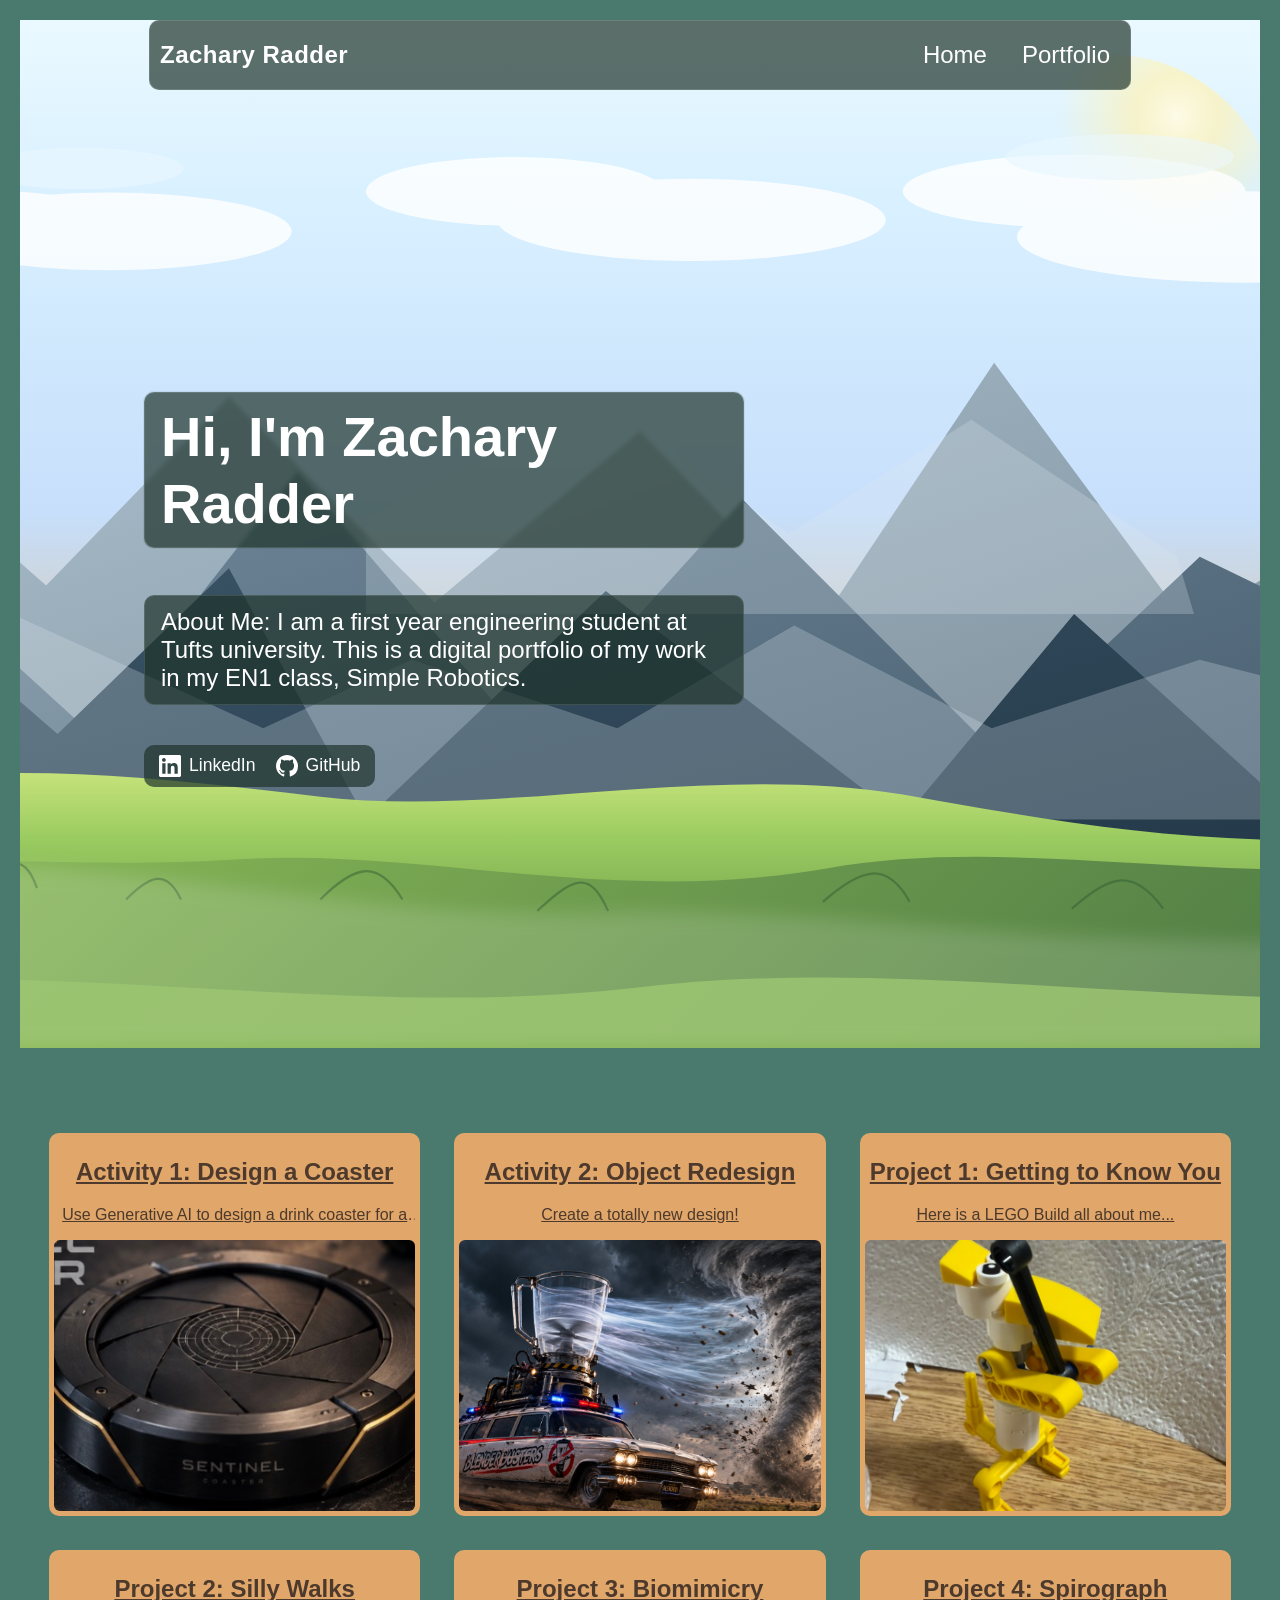
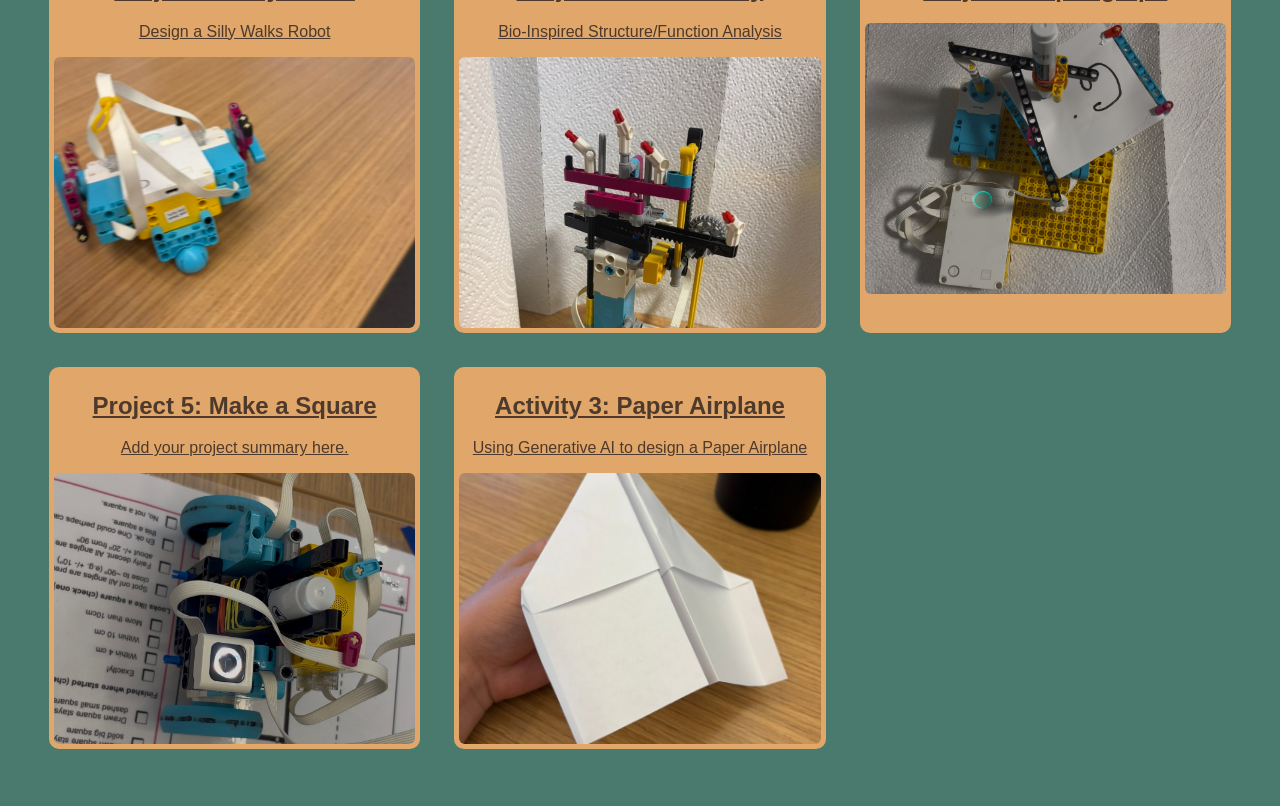
==== index.html @ 5c55e65e "Add initial HTML structure for Project 5 portfolio page" ====
<!DOCTYPE html>
<html lang="en">
<head>
    <title>Zachary Radder - Portfolio</title>

    <!-- Recommended meta tags -->
    <meta charset="UTF-8">
    <meta name="viewport" content="width=device-width,initial-scale=1.0">
    <meta name="description" content="Zachary Radder's engineering portfolio: activities and projects from an intro-to-engineering course.">

    <!-- Stylesheet (CSS) -->
    <link rel="stylesheet" href="./index.css">
</head>
<body>

    <!-- Header and Navigation Section -->
    <header class="header">
        <a class="name">Zachary Radder</a>
        <nav class="navbar">
            <a href="#">Home</a>
            <a href="#portfolio">Portfolio</a>
        </nav>
    </header>

    <!-- Introduction Section -->
    <section class="home" style="background:url('./images/header-landscape.svg') no-repeat; background-size: cover; background-position: center;">
        <div class="home-content">
            <h1>Hi, I'm Zachary Radder</h1>
            <p>About Me: I am a first year engineering student at Tufts university. This is a digital portfolio of my work in my EN1 class, Simple Robotics.</p>

            <!-- Replace these hrefs with your own LinkedIn/GitHub URLs -->
            <div class="socials">
                <a href="https://www.linkedin.com/in/your-username" target="_blank" rel="noopener" class="social-link">
                    <svg viewBox="0 0 24 24" aria-hidden="true"><path d="M20.447 20.452h-3.554v-5.569c0-1.328-.027-3.037-1.852-3.037-1.853 0-2.136 1.446-2.136 2.939v5.667H9.351V9h3.414v1.561h.046c.477-.9 1.637-1.85 3.37-1.85 3.601 0 4.267 2.37 4.267 5.455v6.286zM5.337 7.433c-1.144 0-2.063-.926-2.063-2.065 0-1.138.92-2.063 2.063-2.063 1.14 0 2.064.925 2.064 2.063 0 1.139-.925 2.065-2.064 2.065zm1.782 13.019H3.555V9h3.564v11.452zM22.225 0H1.771C.792 0 0 .774 0 1.729v20.542C0 23.227.792 24 1.771 24h20.451C23.2 24 24 23.227 24 22.271V1.729C24 .774 23.2 0 22.222 0h.003z"/></svg>
                    <span>LinkedIn</span>
                </a>
                <a href="https://github.com/zradder" target="_blank" rel="noopener" class="social-link">
                    <svg viewBox="0 0 24 24" aria-hidden="true"><path d="M12 0C5.37 0 0 5.37 0 12c0 5.31 3.435 9.795 8.205 11.385.6.105.825-.255.825-.57 0-.285-.015-1.23-.015-2.235-3.015.555-3.795-.735-4.035-1.41-.135-.345-.72-1.41-1.23-1.695-.42-.225-1.02-.78-.015-.795.945-.015 1.62.87 1.845 1.23 1.08 1.815 2.805 1.305 3.495.99.105-.78.42-1.305.765-1.605-2.67-.3-5.46-1.335-5.46-5.925 0-1.305.465-2.385 1.23-3.225-.12-.3-.54-1.53.12-3.18 0 0 1.005-.315 3.3 1.23.96-.27 1.98-.405 3-.405s2.04.135 3 .405c2.295-1.56 3.3-1.23 3.3-1.23.66 1.65.24 2.88.12 3.18.765.84 1.23 1.905 1.23 3.225 0 4.605-2.805 5.625-5.475 5.925.435.375.81 1.095.81 2.22 0 1.605-.015 2.895-.015 3.3 0 .315.225.69.825.57A12.02 12.02 0 0024 12c0-6.63-5.37-12-12-12z"/></svg>
                    <span>GitHub</span>
                </a>
            </div>
        </div>
    </section>

    <!-- Portfolio Section -->
    <a name="portfolio"></a>
    <section class="portfolio">

        <!-- PROJECT -->
        <article class="project-card">
            <a href="./activity01.html" class="project-link">
                <h2 class="project-title">Activity 1: Design a Coaster</h2>
                <p class="project-desc">Use Generative AI to design a drink coaster for a client.</p>
                <img src="images/Iron man coaster.jpeg" class="project-img">
            </a>
        </article>

        <!-- PROJECT -->
        <article class="project-card">
            <a href="./activity02.html" class="project-link">
                <h2 class="project-title">Activity 2: Object Redesign</h2>
                <p class="project-desc">Create a totally new design!</p>
                <img src="images/Blender Buster.png" class="project-img">
            </a>
        </article>

        <!-- PROJECT -->
        <article class="project-card">
            <a href="./project01.html" class="project-link">
                <h2 class="project-title">Project 1: Getting to Know You</h2>
                <p class="project-desc">Here is a LEGO Build all about me...</p>
                <img src="images/Dog with bat.jpeg" class="project-img">
            </a>
        </article>

        <!-- PROJECT -->
        <article class="project-card">
            <a href="./project02.html" class="project-link">
                <h2 class="project-title">Project 2: Silly Walks</h2>
                <p class="project-desc">Design a Silly Walks Robot</p>
                <img src="images/Silly Walk.jpeg" class="project-img">
            </a>
        </article>

        <!-- PROJECT -->
        <article class="project-card">
            <a href="./project03.html" class="project-link">
                <h2 class="project-title">Project 3: Biomimicry</h2>
                <p class="project-desc">Bio-Inspired Structure/Function Analysis</p>
                <img src="images/Biomimicry Pic.jpeg" class="project-img">
            </a>
        </article>

        <!-- PROJECT -->
        <article class="project-card">
            <a href="./project04.html" class="project-link">
                <h2 class="project-title">Project 4: Spirograph</h2>
                <img src="images/spirograph.png" class="project-img" alt="Spirograph pattern">
            </a>
        </article>

        <!-- PROJECT -->
        <article class="project-card">
            <a href="./project05.html" class="project-link">
                <h2 class="project-title">Project 5: Make a Square</h2>
                <p class="project-desc">Add your project summary here.</p>
                <img src="images/square.jpeg" class="project-img" alt="Project 5 square image">
            </a>
        </article>

        <!-- PROJECT -->
        <article class="project-card">
            <a href="./activity03.html" class="project-link">
                <h2 class="project-title">Activity 3: Paper Airplane</h2>
                <p class="project-desc">Using Generative AI to design a Paper Airplane</p>
                <img src="images/airplane.jpeg" class="project-img">
            </a>
        </article>

    </section>
    
</body>
</html>
---- index.css ----
@import url("./theme.css");

body {
    background-color: var(--color-primary);
    font-family: var(--font-body);
    margin: 20px;
}

/* **************************** */
/* Style for the header section */
/* **************************** */

.header {
    position: fixed;
    top: 20px;
    left: 50%;
    transform: translateX(-50%);
    width: 75%;
    background: rgba(30, 52, 44, 0.7);
    border: 1px solid rgba(255, 255, 255, 0.12);
    z-index: 1000;
    display: flex;
    flex-wrap: wrap;
    justify-content: space-between;
    align-items: center;
    padding: 10px;
    color: var(--color-text-on-dark);
    border-radius: var(--radius);
}

.header .name {
    text-align: left;
    font-size: 1.5em;
    font-weight: 700;
    letter-spacing: 0.02em;
}

.header .navbar {
    display: flex;
    gap: 15px;
    font-size: 1.5em;
}

.header .navbar a {
    text-decoration: none;
    color: var(--color-text-on-dark);
    padding: 10px;
}

/* ************************** */
/* Style for the home section */
/* ************************** */

.home {
    min-height: 100vh;
    display: flex;
    align-items: center;
    padding: 6rem 10% 2rem;
    color: var(--color-text-on-dark);
}

.home-content {
    max-width: 600px;
}

.home-content h1 {
    position: relative;
    font-size: 56px;
    font-weight: 700;
    line-height: 1.2;
    background: rgba(30, 52, 44, 0.7);
    border: 1px solid rgba(255, 255, 255, 0.12);
    box-shadow: 0 0 0 1px rgba(32, 53, 40, 0.08);
    backdrop-filter: blur(2px);
    padding: 10px 16px;
    border-radius: var(--radius);
}

.home-content p {
    position: relative;
    font-size: 1.5em;
    margin: 20px 0 40px;
    background: rgba(30, 52, 44, 0.7);
    border: 1px solid rgba(255, 255, 255, 0.12);
    padding: 12px 16px;
    border-radius: var(--radius);
}

.socials {
    position: relative;
    display: flex;
    gap: 20px;
    width: fit-content;
    background: var(--color-bg-overlay);
    padding: 10px 15px;
    border-radius: var(--radius);
}

.social-link {
    display: flex;
    align-items: center;
    gap: 8px;
    color: var(--color-text-on-dark);
    text-decoration: none;
    font-size: 1.1em;
}

.social-link:hover {
    color: var(--color-accent);
}

.social-link svg {
    width: 22px;
    height: 22px;
    fill: currentColor;
}

/* ************************************* */
/* Style for the project listing section */
/* ************************************* */

.portfolio {
    padding-block: 5rem 2rem;
    max-width: 100%;
    margin-inline: 1.5rem;

    display: grid;
    gap: 1.5rem;
    grid-template-columns: repeat(3, 1fr);
    justify-items: stretch;
}

.project-card {
    padding: 5px;
    margin: 5px;
    background-color: var(--color-accent);
    border-radius: var(--radius);
    text-align: center;
}

.project-link {
    color: var(--color-text-muted);
}

.project-title {
    font-size: 1.5em;
}

.project-desc {
    overflow: hidden;
    text-overflow: ellipsis;
    display: -webkit-box;
    -webkit-line-clamp: 1;
    -webkit-box-orient: vertical;
}

.project-img {
    display: block;
    width: 100%;
    aspect-ratio: 4 / 3;
    object-fit: cover;
    border-radius: calc(var(--radius) - 4px);
}

/* ***************************** */
/* Responsive: tablet and mobile */
/* ***************************** */

@media (max-width: 900px) {
    .portfolio {
        grid-template-columns: repeat(2, 1fr);
    }

    .home-content h1 {
        font-size: 40px;
    }
}

@media (max-width: 600px) {
    .header {
        width: 92%;
        flex-direction: column;
        justify-content: center;
        gap: 6px;
        text-align: center;
        padding: 8px;
    }

    .header .name {
        font-size: 1.1em;
    }

    .header .navbar {
        font-size: 1em;
        gap: 10px;
    }

    .home {
        padding: 7rem 6% 2rem;
    }

    .home-content h1 {
        font-size: 30px;
    }

    .home-content p {
        font-size: 1.1em;
    }

    .social-link {
        font-size: 1em;
    }

    .social-link svg {
        width: 18px;
        height: 18px;
    }

    .portfolio {
        grid-template-columns: 1fr;
        margin-inline: 0.5rem;
    }
}
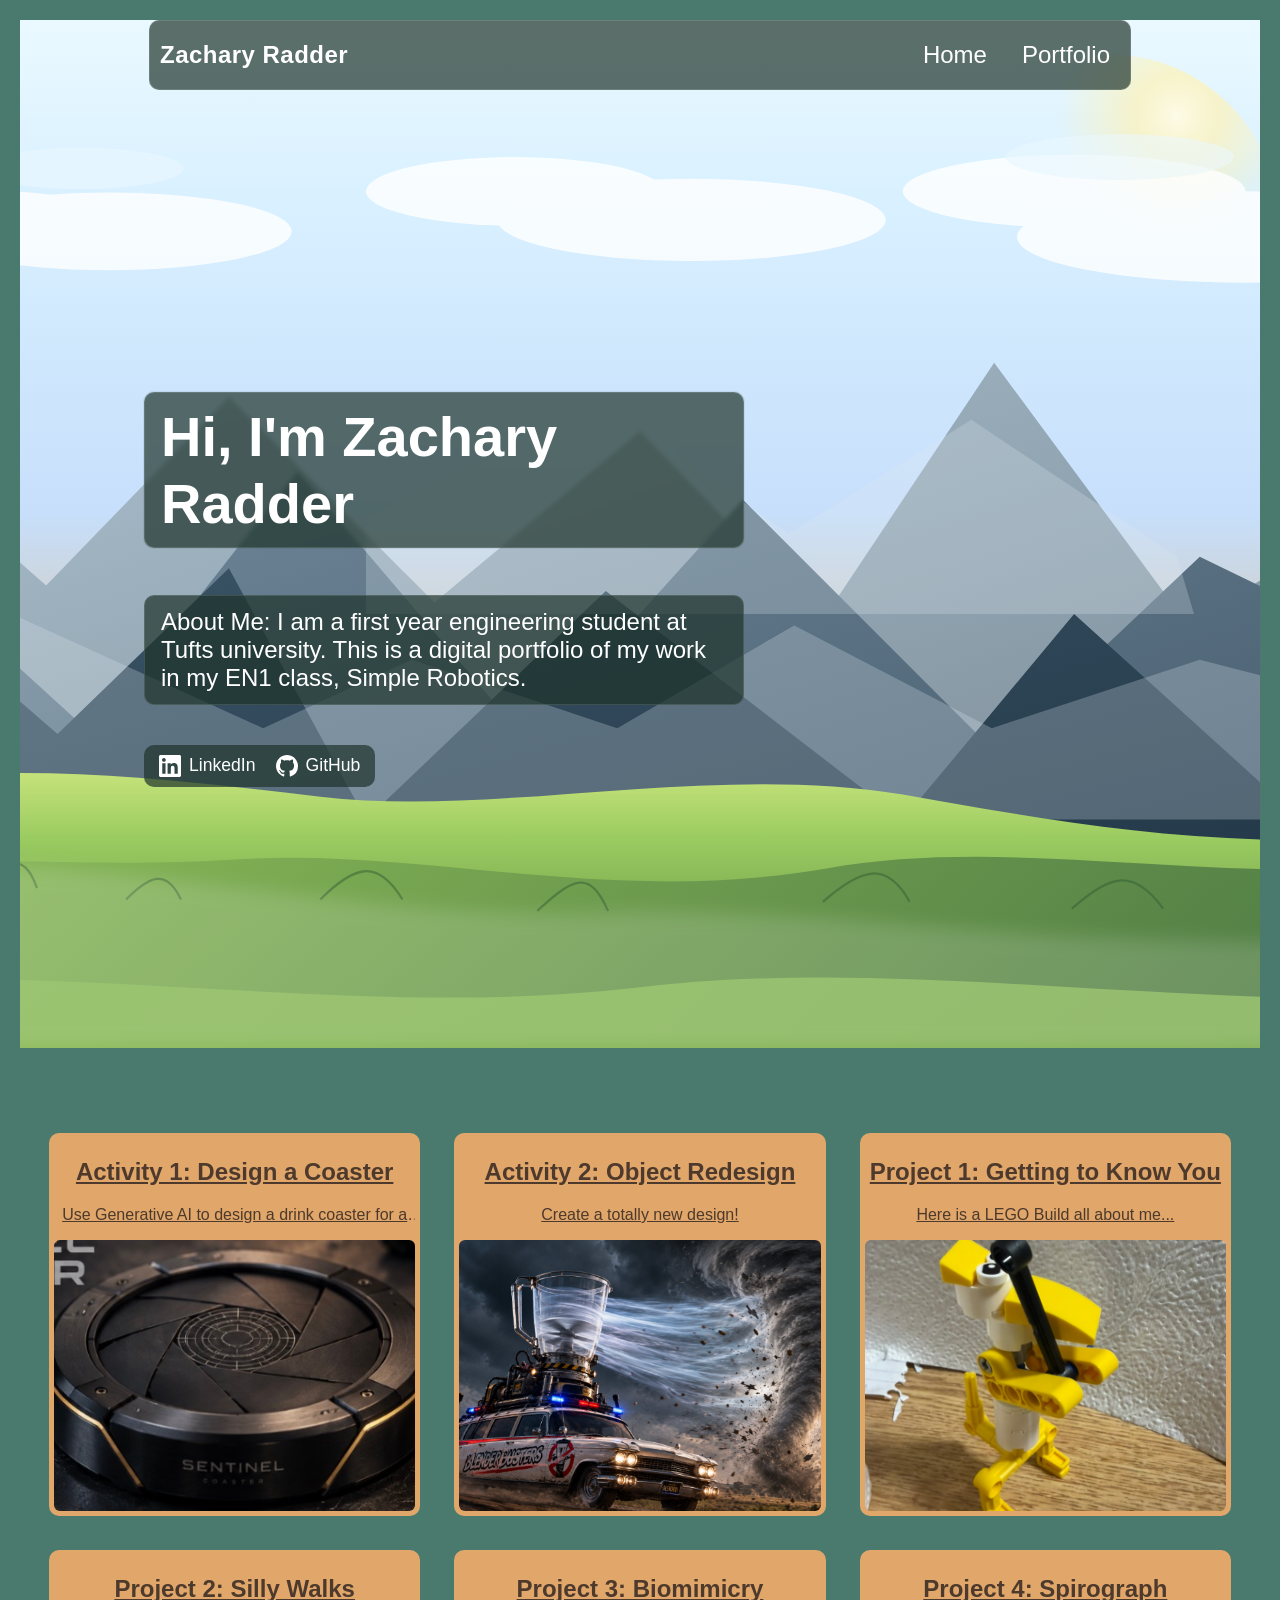
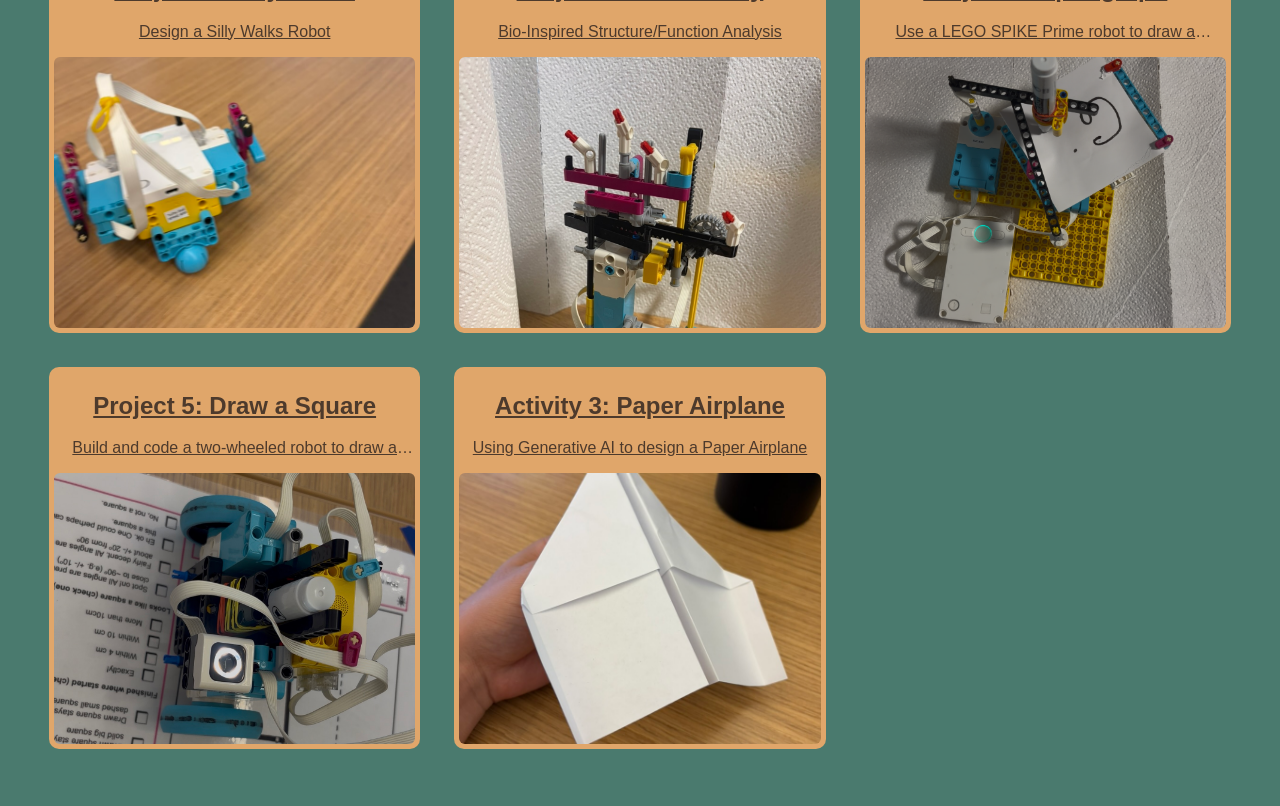
==== commit 4fdca3e7: "Update Project 4 and Project 5 descriptions in HTML" ====
--- a/index.html
+++ b/index.html
@@ -95,6 +95,7 @@
         <article class="project-card">
             <a href="./project04.html" class="project-link">
                 <h2 class="project-title">Project 4: Spirograph</h2>
+                <p class="project-desc">Use a LEGO SPIKE Prime robot to draw a spirograph.</p>
                 <img src="images/spirograph.png" class="project-img" alt="Spirograph pattern">
             </a>
         </article>
@@ -102,8 +103,8 @@
         <!-- PROJECT -->
         <article class="project-card">
             <a href="./project05.html" class="project-link">
-                <h2 class="project-title">Project 5: Make a Square</h2>
-                <p class="project-desc">Add your project summary here.</p>
+                <h2 class="project-title">Project 5: Draw a Square</h2>
+                <p class="project-desc">Build and code a two-wheeled robot to draw a square.</p>
                 <img src="images/square.jpeg" class="project-img" alt="Project 5 square image">
             </a>
         </article>
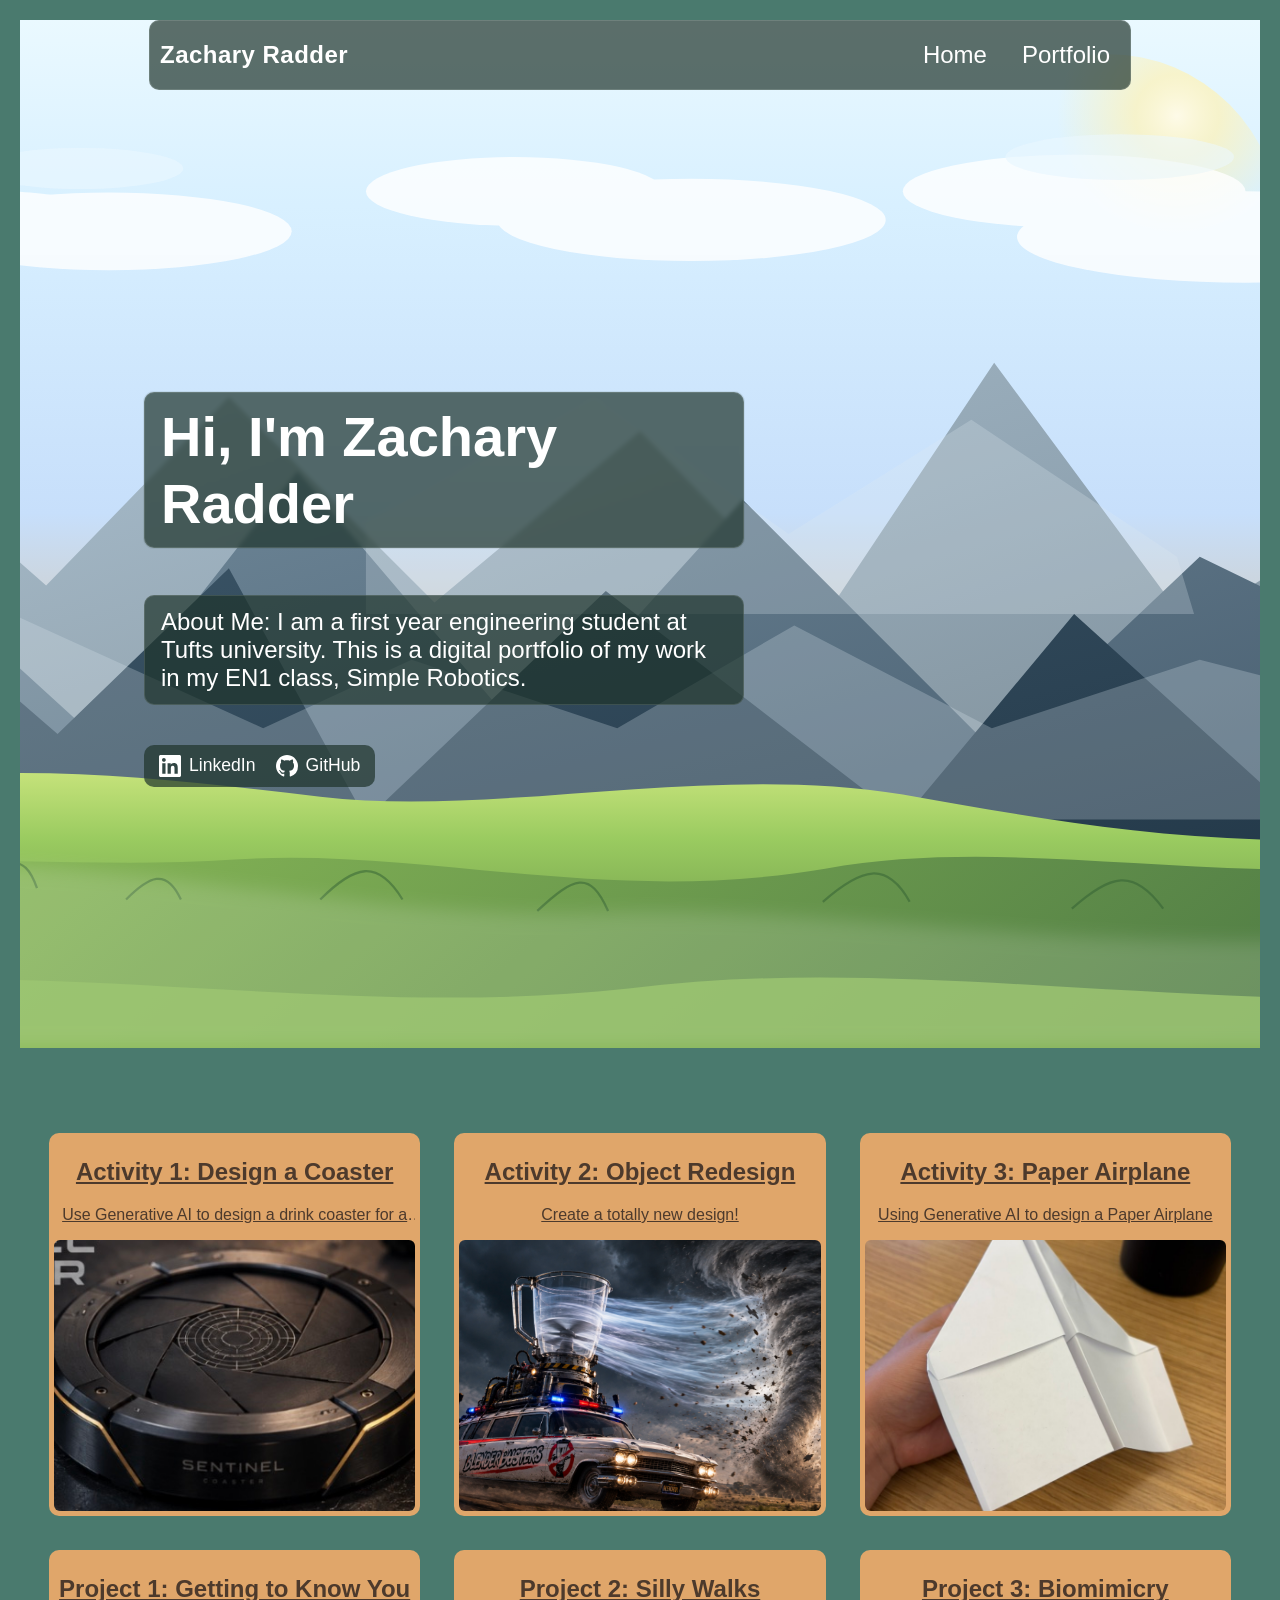
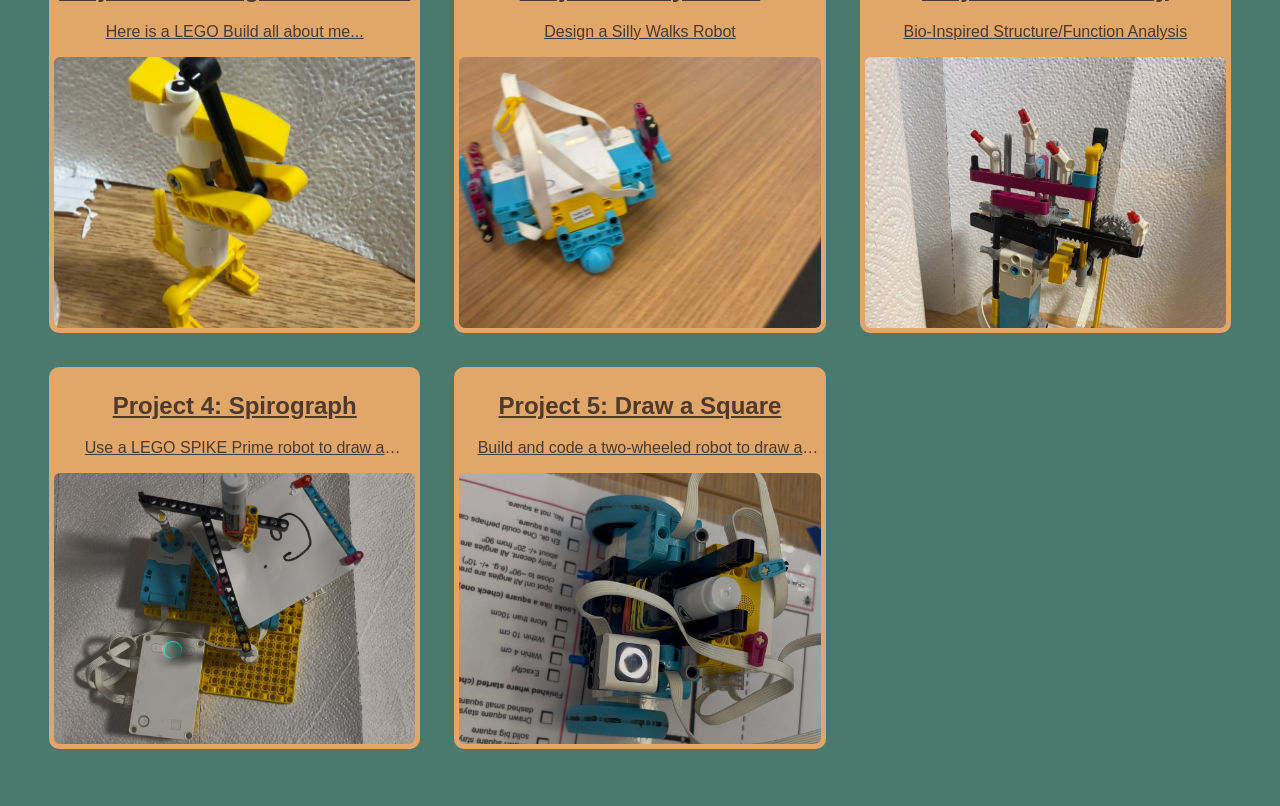
==== commit 2bb35edc: "Add Activity 3 project to portfolio section in HTML" ====
--- a/index.html
+++ b/index.html
@@ -66,6 +66,15 @@
 
         <!-- PROJECT -->
         <article class="project-card">
+            <a href="./activity03.html" class="project-link">
+                <h2 class="project-title">Activity 3: Paper Airplane</h2>
+                <p class="project-desc">Using Generative AI to design a Paper Airplane</p>
+                <img src="images/airplane.jpeg" class="project-img">
+            </a>
+        </article>
+
+        <!-- PROJECT -->
+        <article class="project-card">
             <a href="./project01.html" class="project-link">
                 <h2 class="project-title">Project 1: Getting to Know You</h2>
                 <p class="project-desc">Here is a LEGO Build all about me...</p>
@@ -109,15 +118,6 @@
             </a>
         </article>
 
-        <!-- PROJECT -->
-        <article class="project-card">
-            <a href="./activity03.html" class="project-link">
-                <h2 class="project-title">Activity 3: Paper Airplane</h2>
-                <p class="project-desc">Using Generative AI to design a Paper Airplane</p>
-                <img src="images/airplane.jpeg" class="project-img">
-            </a>
-        </article>
-
     </section>
     
 </body>
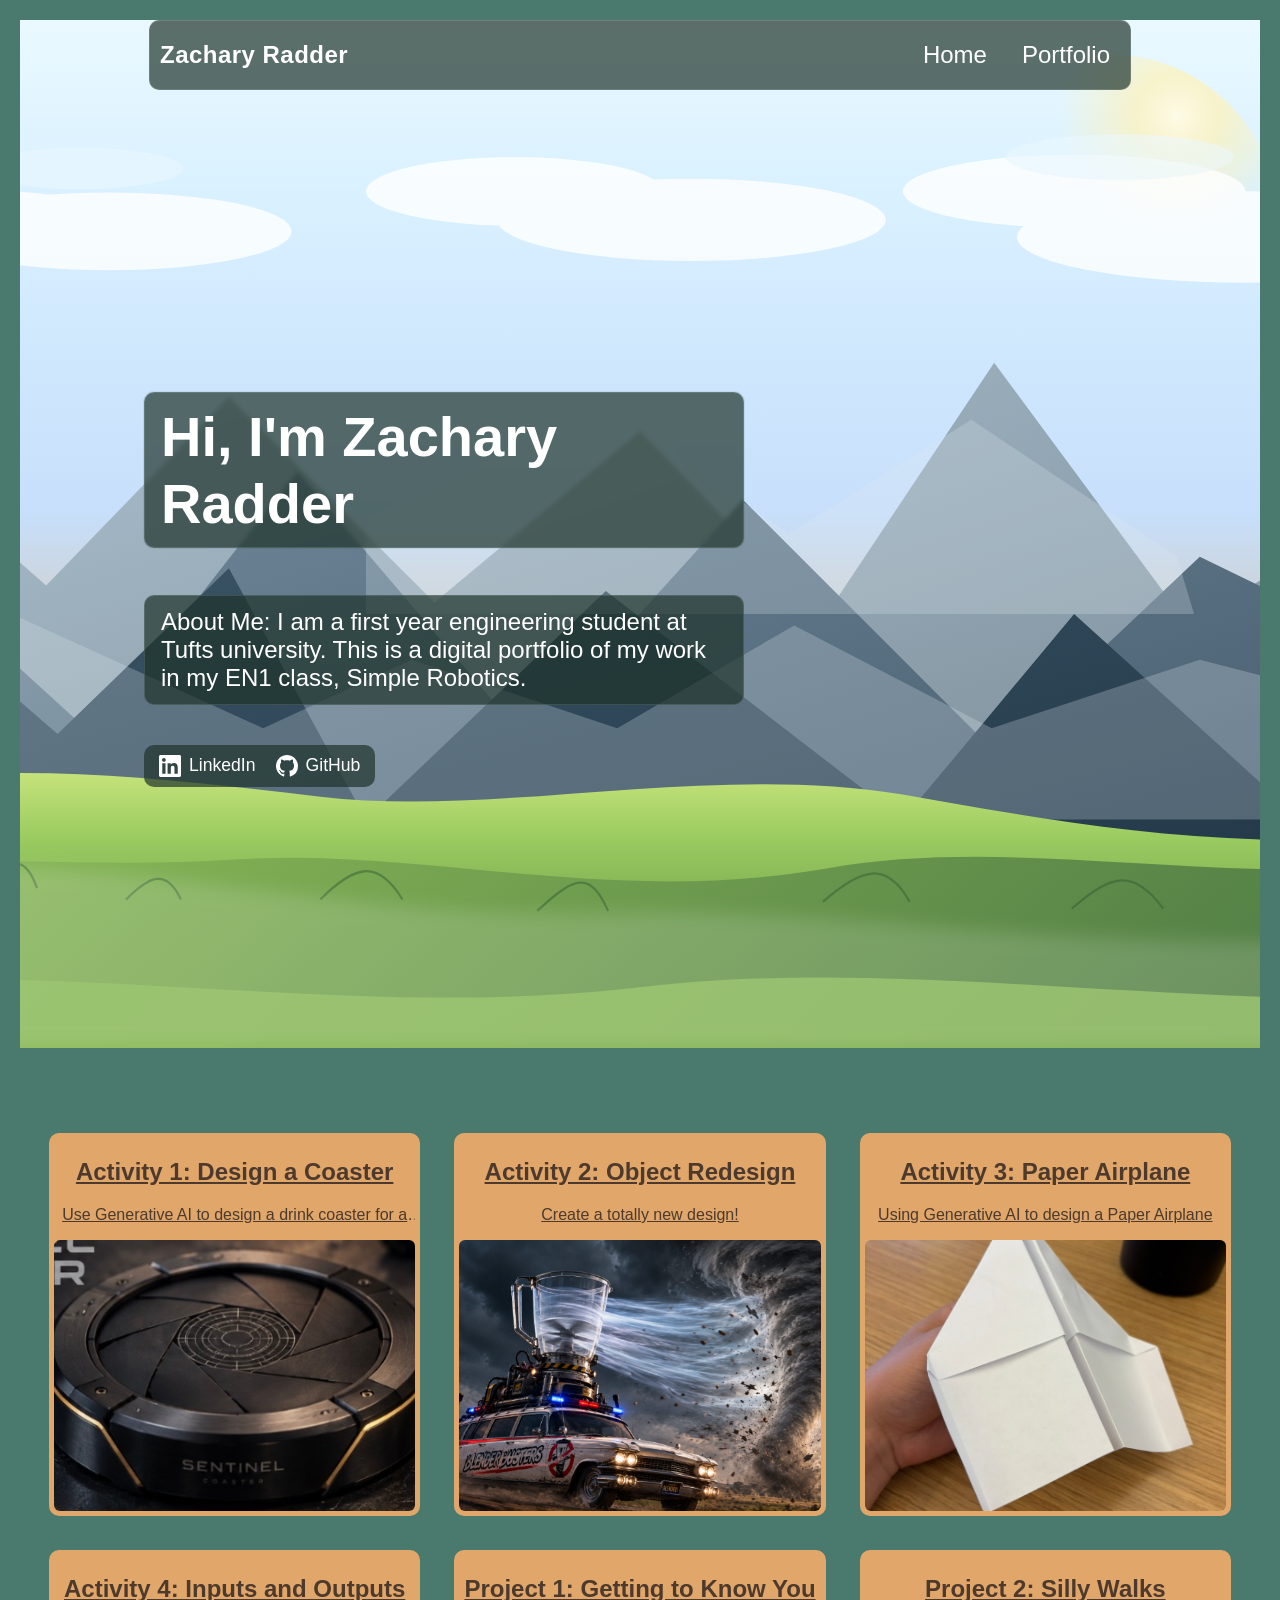
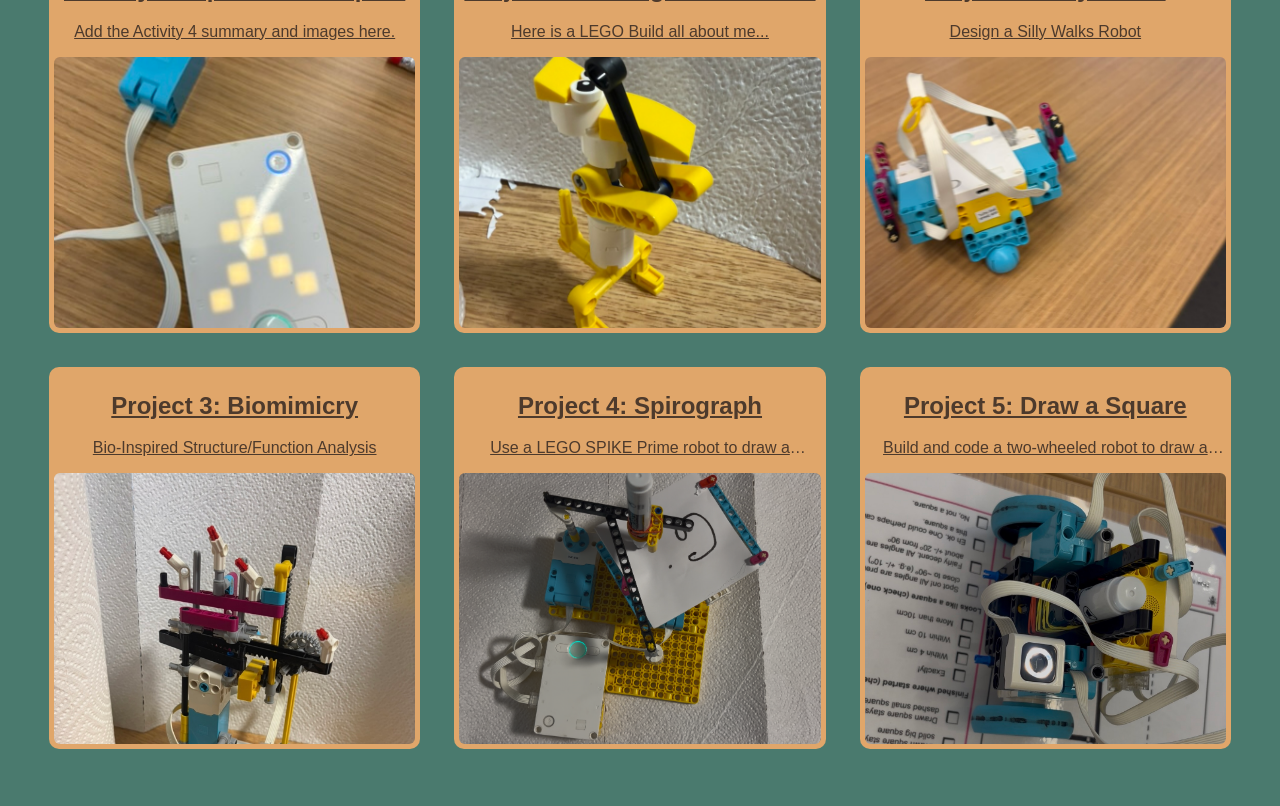
==== commit b37c6c0a: "Add Activity 4 page and link in portfolio with initial content and image" ====
--- a/index.html
+++ b/index.html
@@ -75,6 +75,15 @@
 
         <!-- PROJECT -->
         <article class="project-card">
+            <a href="./activity04.html" class="project-link">
+                <h2 class="project-title">Activity 4: Inputs and Outputs</h2>
+                <p class="project-desc">Add the Activity 4 summary and images here.</p>
+                <img src="images/input activity.jpeg" class="project-img" alt="Activity 4 preview image">
+            </a>
+        </article>
+
+        <!-- PROJECT -->
+        <article class="project-card">
             <a href="./project01.html" class="project-link">
                 <h2 class="project-title">Project 1: Getting to Know You</h2>
                 <p class="project-desc">Here is a LEGO Build all about me...</p>
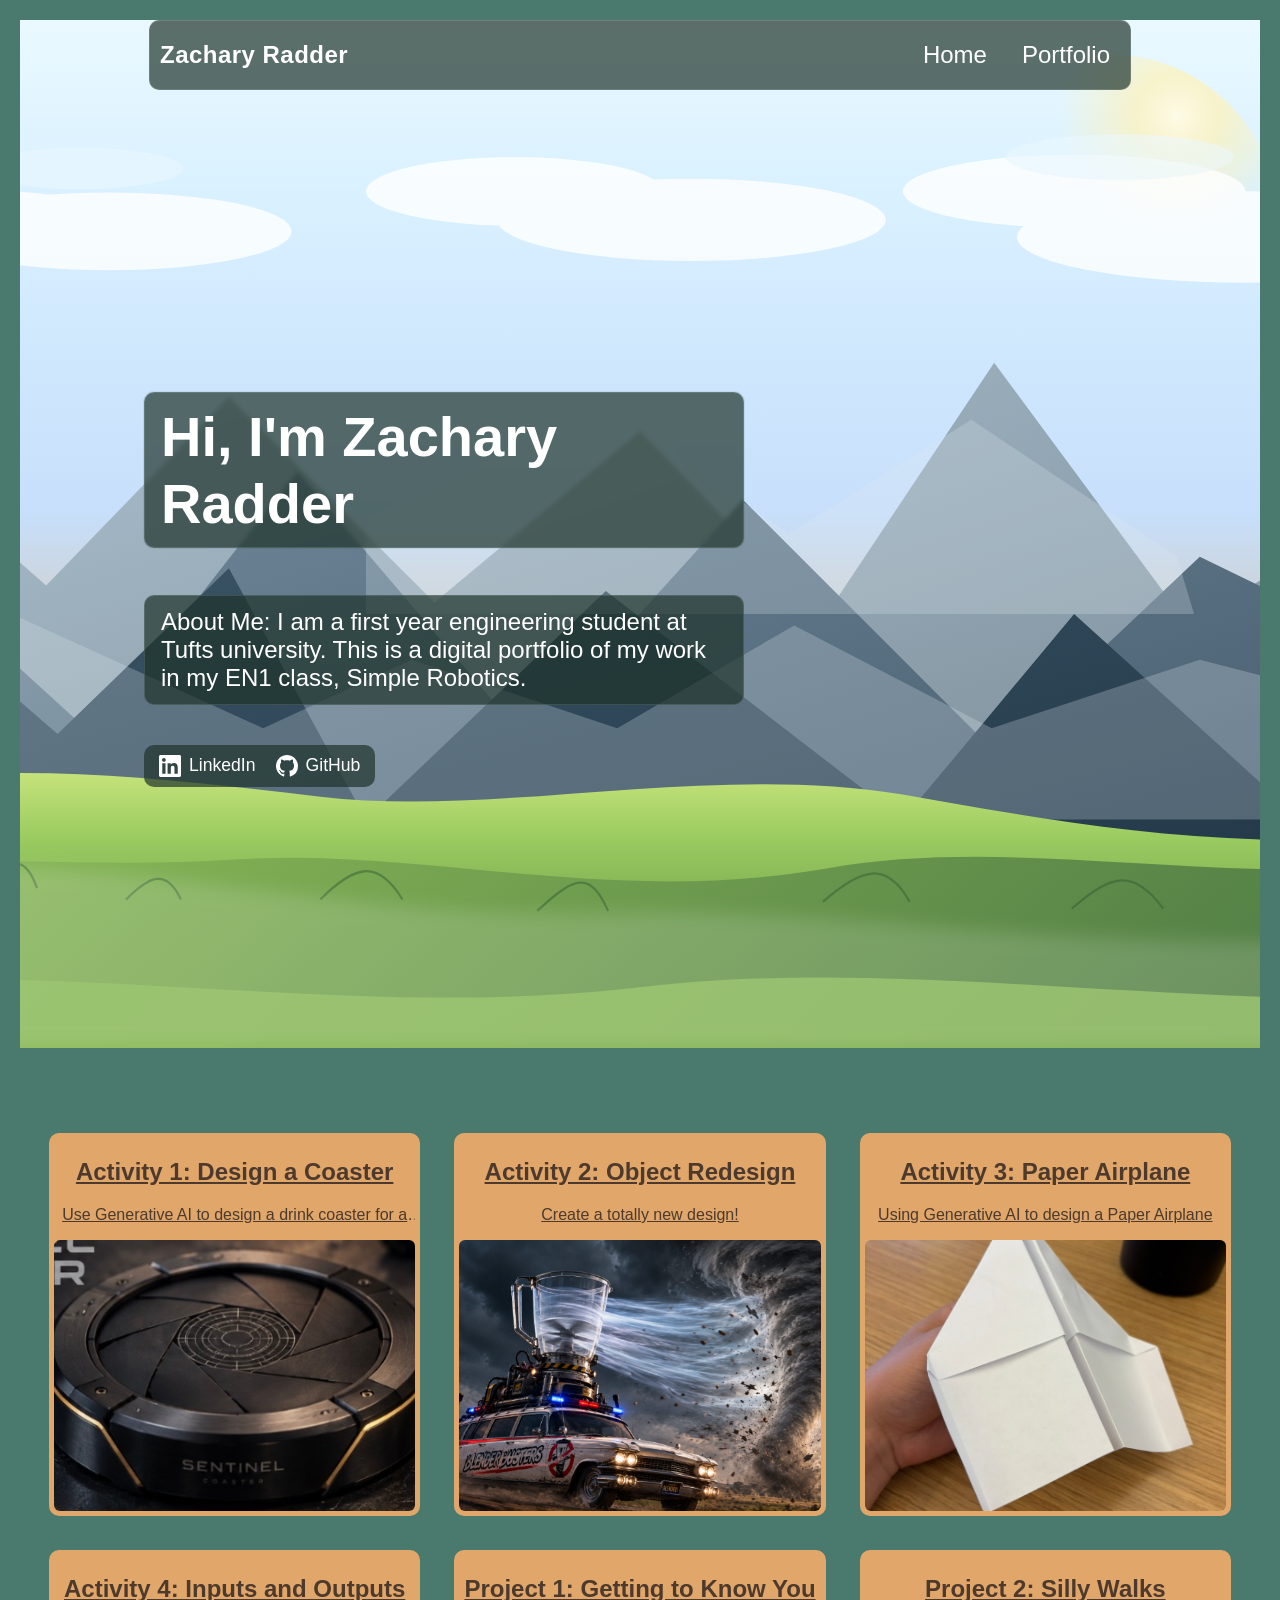
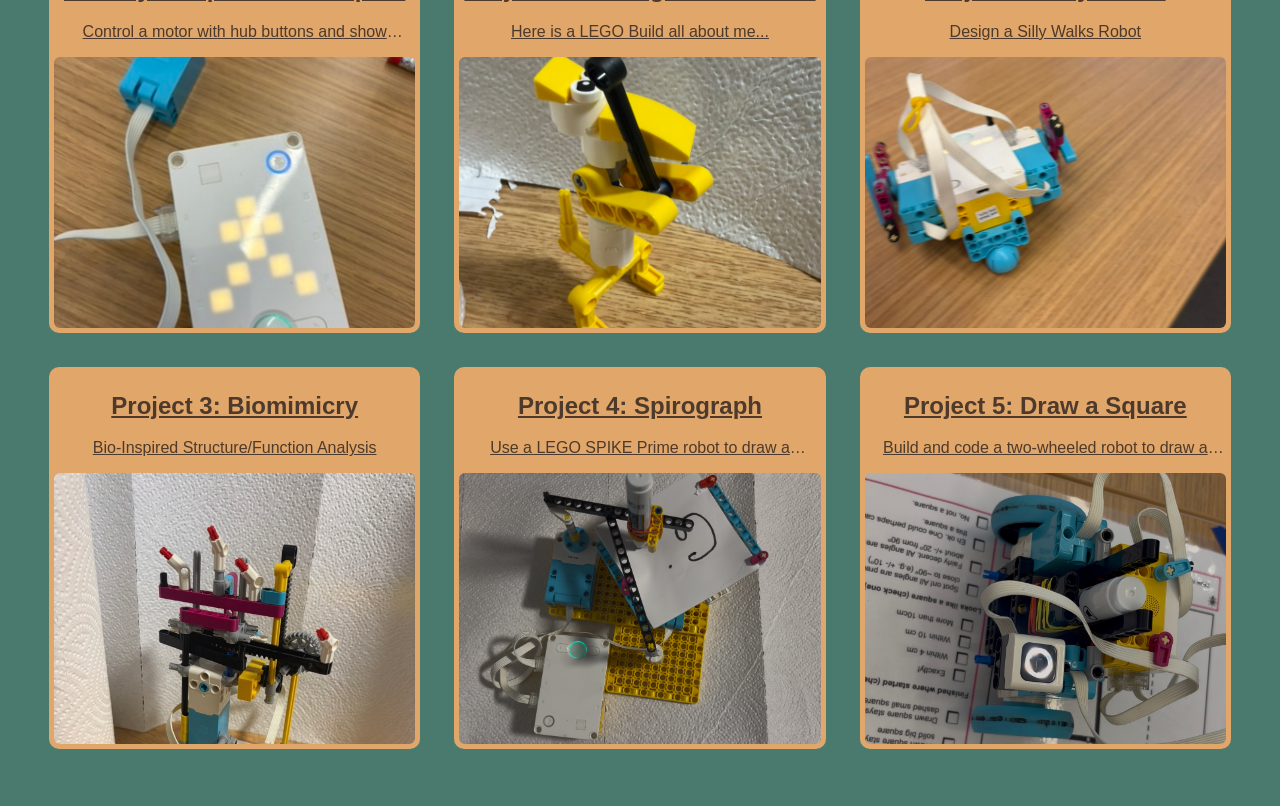
==== commit bcc99fbd: "Update Activity 4 page title and description; add code example for motor control and dance animation" ====
--- a/index.html
+++ b/index.html
@@ -77,7 +77,7 @@
         <article class="project-card">
             <a href="./activity04.html" class="project-link">
                 <h2 class="project-title">Activity 4: Inputs and Outputs</h2>
-                <p class="project-desc">Add the Activity 4 summary and images here.</p>
+                <p class="project-desc">Control a motor with hub buttons and show rotation with a dance animation.</p>
                 <img src="images/input activity.jpeg" class="project-img" alt="Activity 4 preview image">
             </a>
         </article>
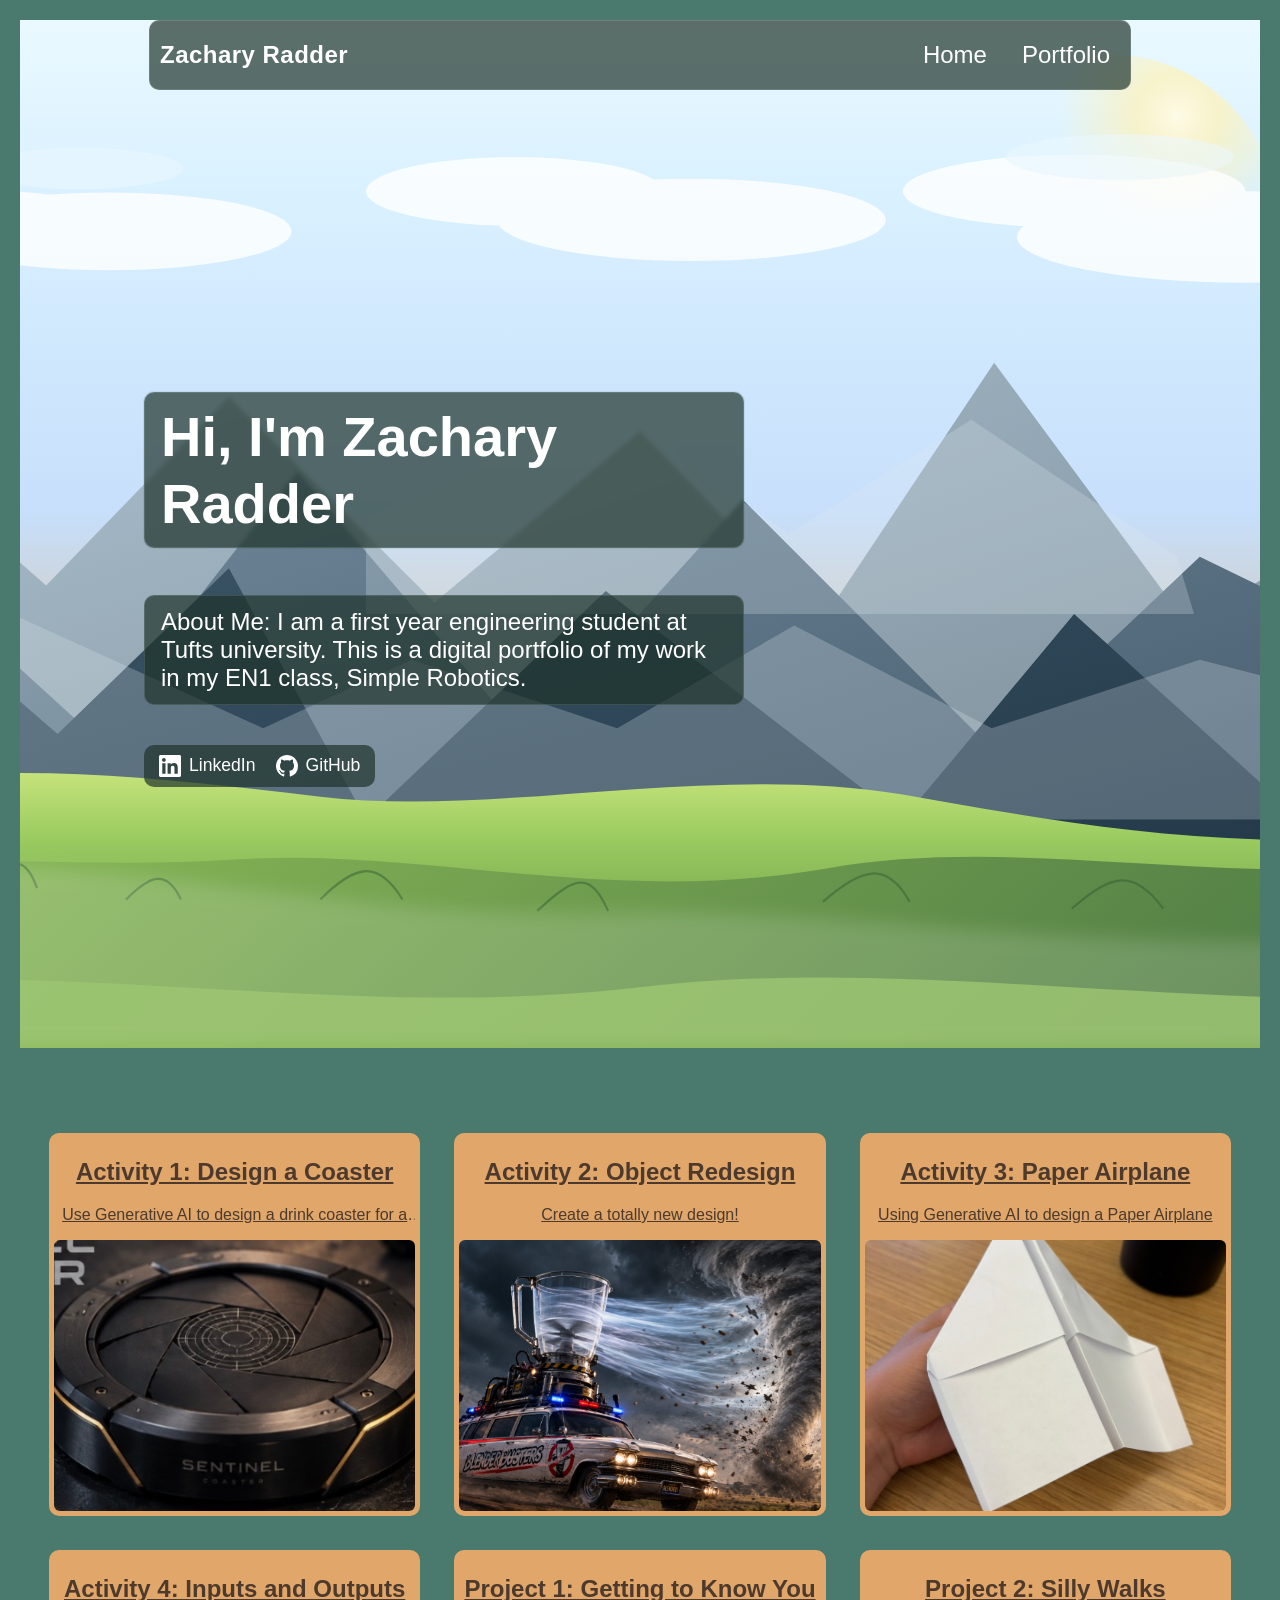
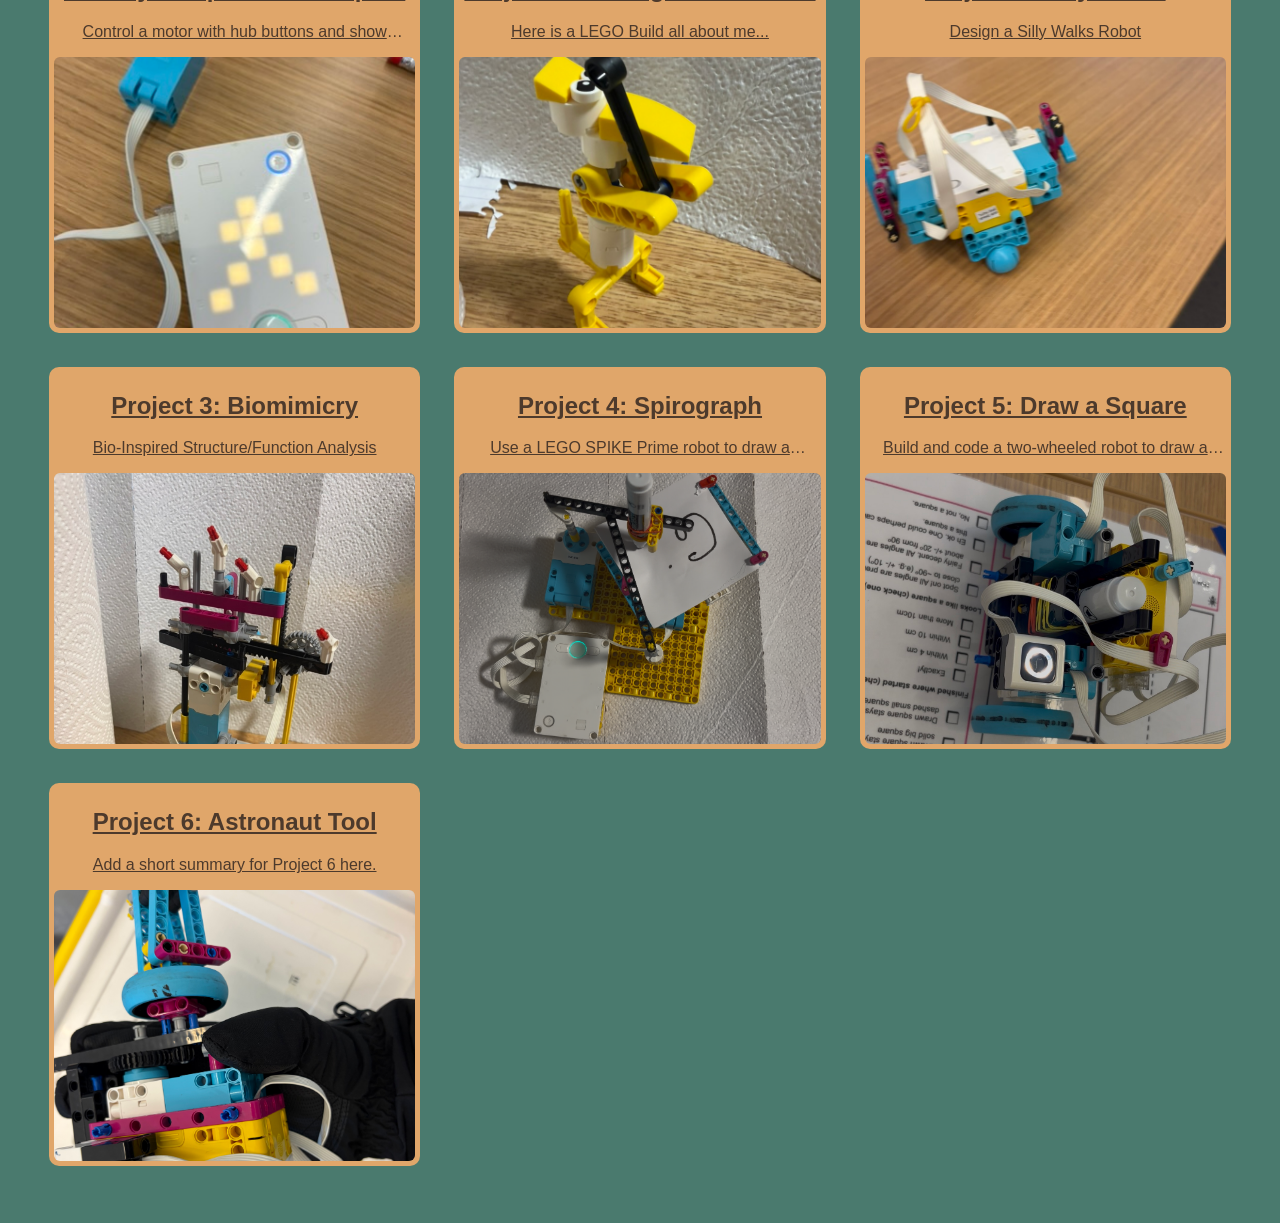
==== commit 2643808b: "Add Project 6: Astronaut Tool page and link in portfolio; include video and placeholder content" ====
--- a/index.html
+++ b/index.html
@@ -127,6 +127,15 @@
             </a>
         </article>
 
+        <!-- PROJECT -->
+        <article class="project-card">
+            <a href="./project06.html" class="project-link">
+                <h2 class="project-title">Project 6: Astronaut Tool</h2>
+                <p class="project-desc">Add a short summary for Project 6 here.</p>
+                <img src="images/astronauttool.jpeg" class="project-img" alt="Project 6 placeholder image">
+            </a>
+        </article>
+
     </section>
     
 </body>
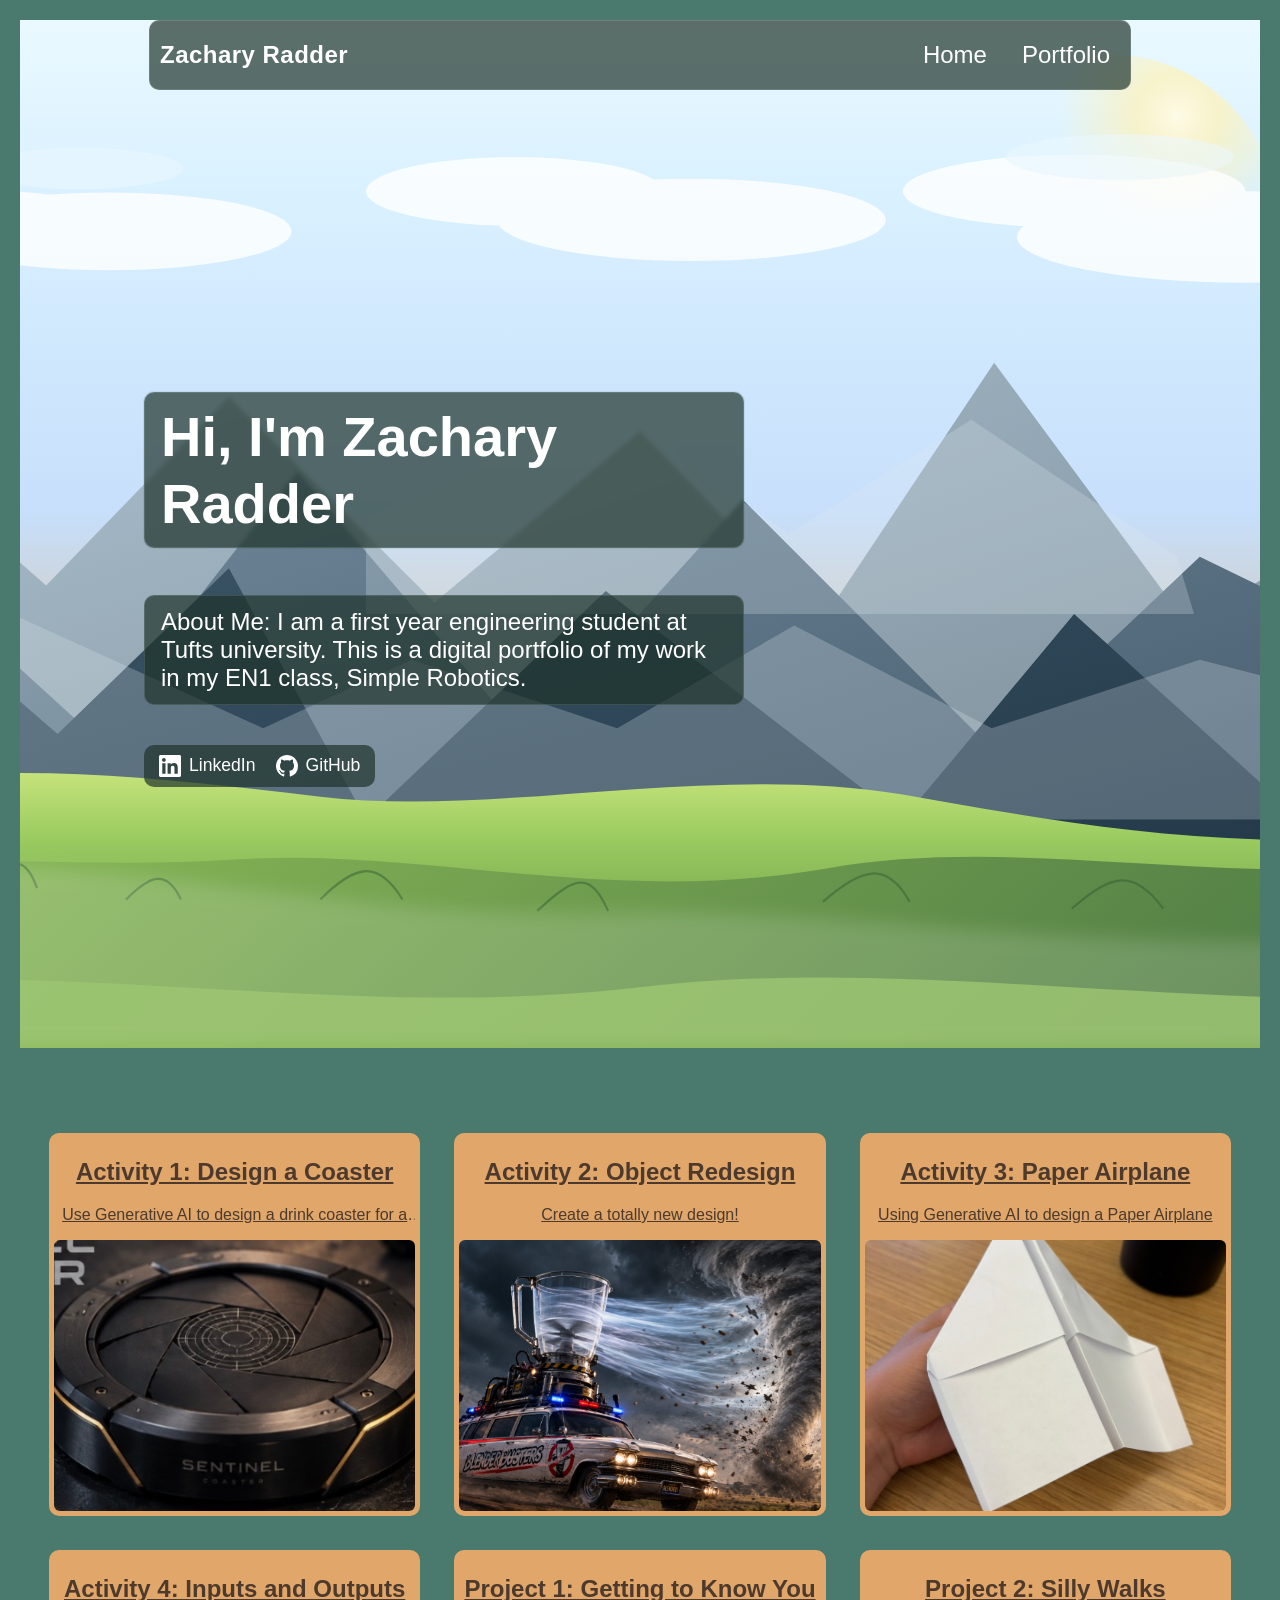
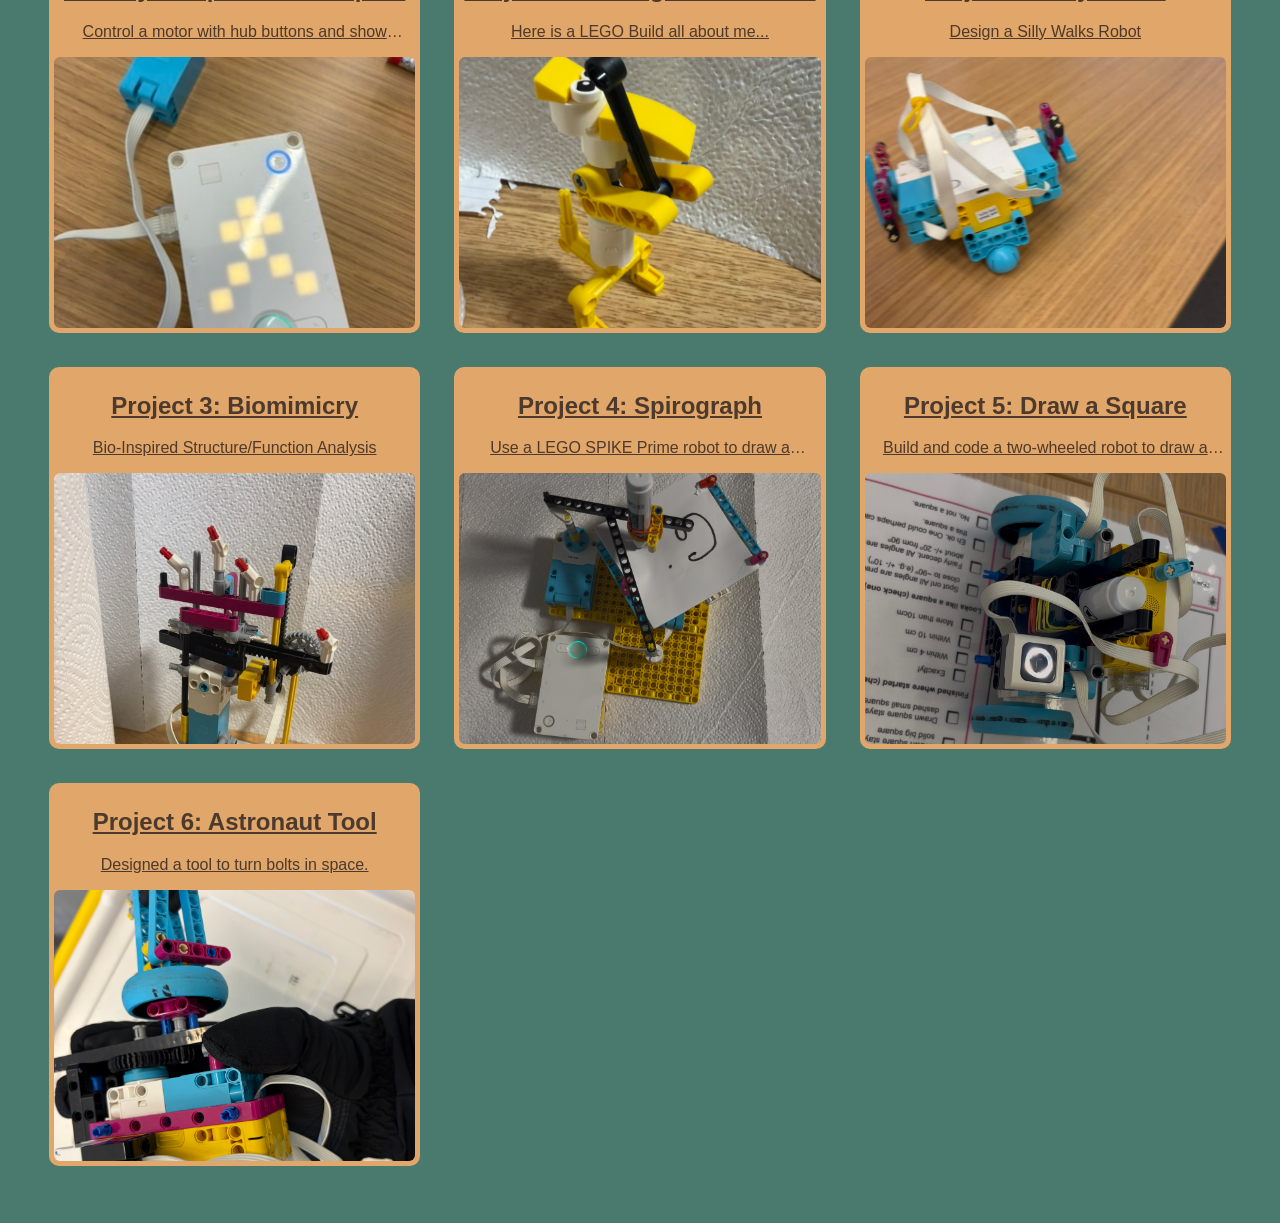
==== commit 29941a95: "Update Project 6 description to specify the tool's purpose for space use" ====
--- a/index.html
+++ b/index.html
@@ -131,7 +131,7 @@
         <article class="project-card">
             <a href="./project06.html" class="project-link">
                 <h2 class="project-title">Project 6: Astronaut Tool</h2>
-                <p class="project-desc">Add a short summary for Project 6 here.</p>
+                <p class="project-desc">Designed a tool to turn bolts in space.</p>
                 <img src="images/astronauttool.jpeg" class="project-img" alt="Project 6 placeholder image">
             </a>
         </article>
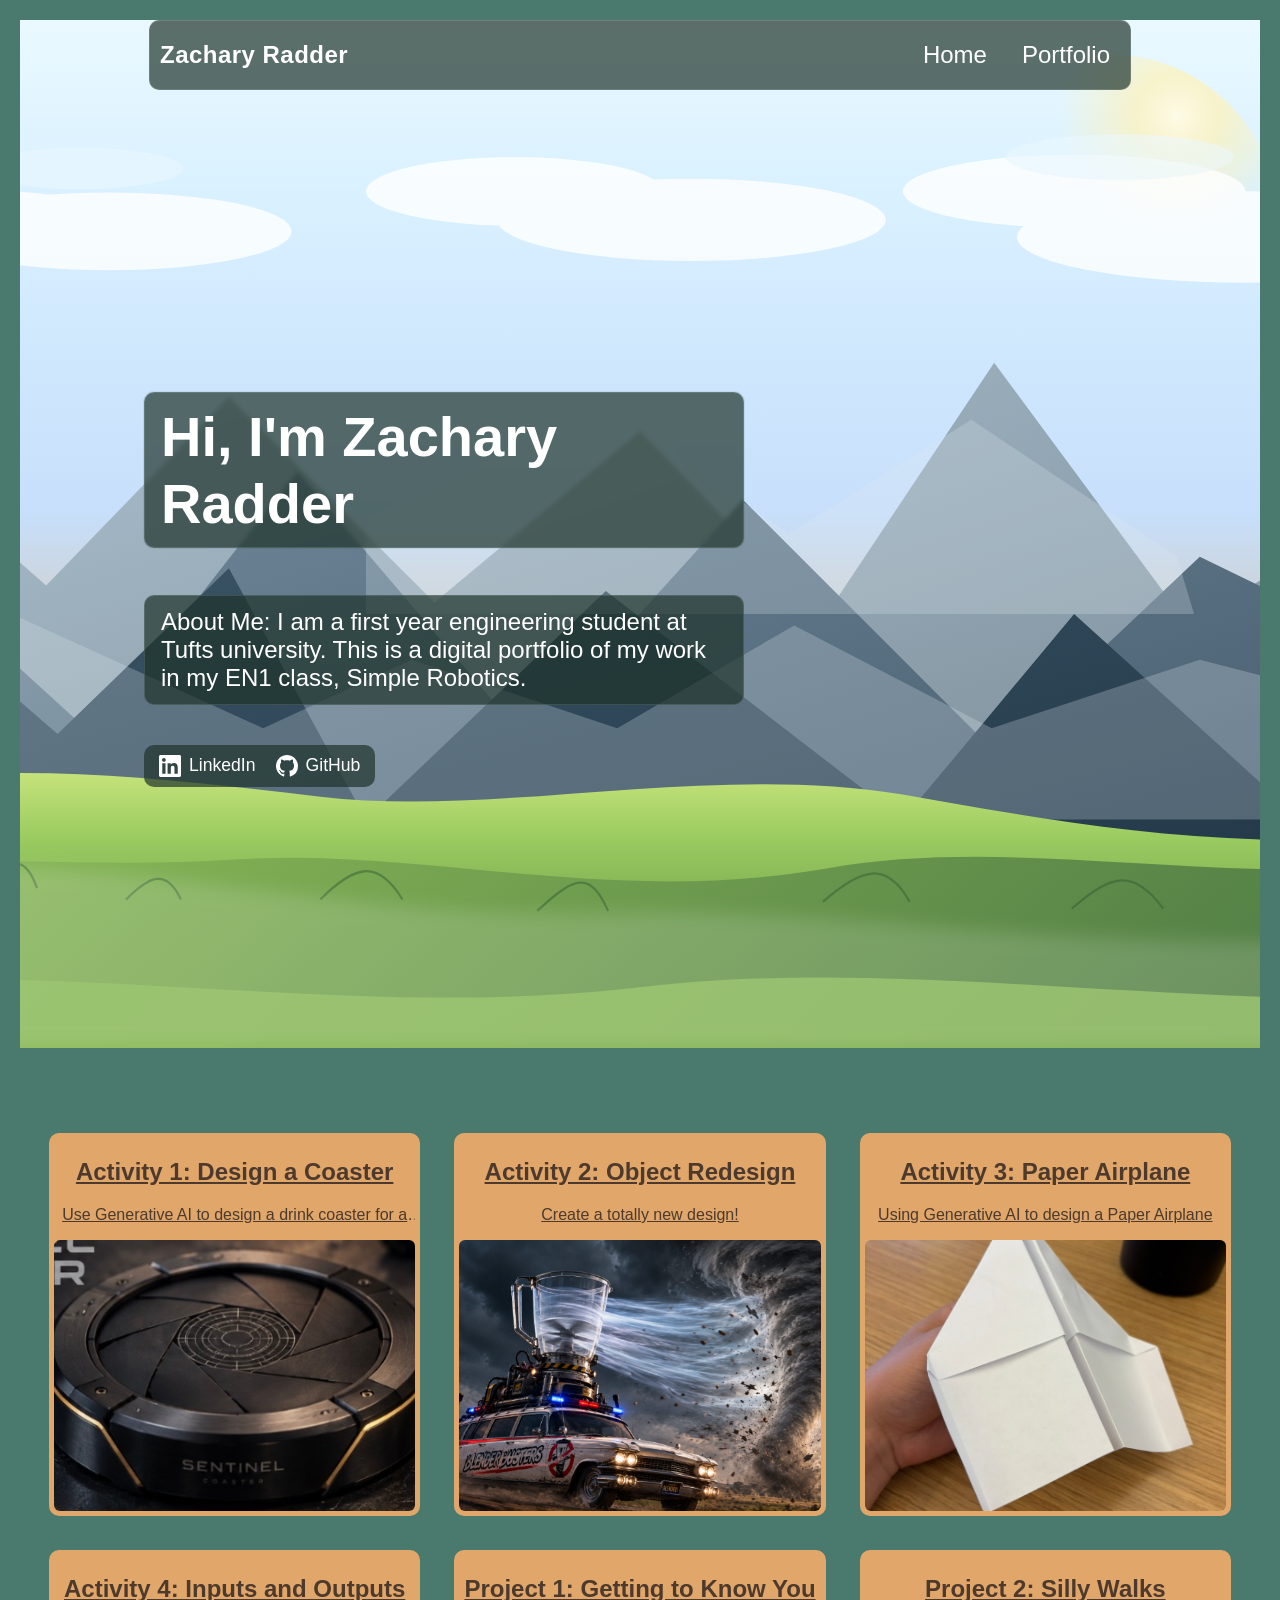
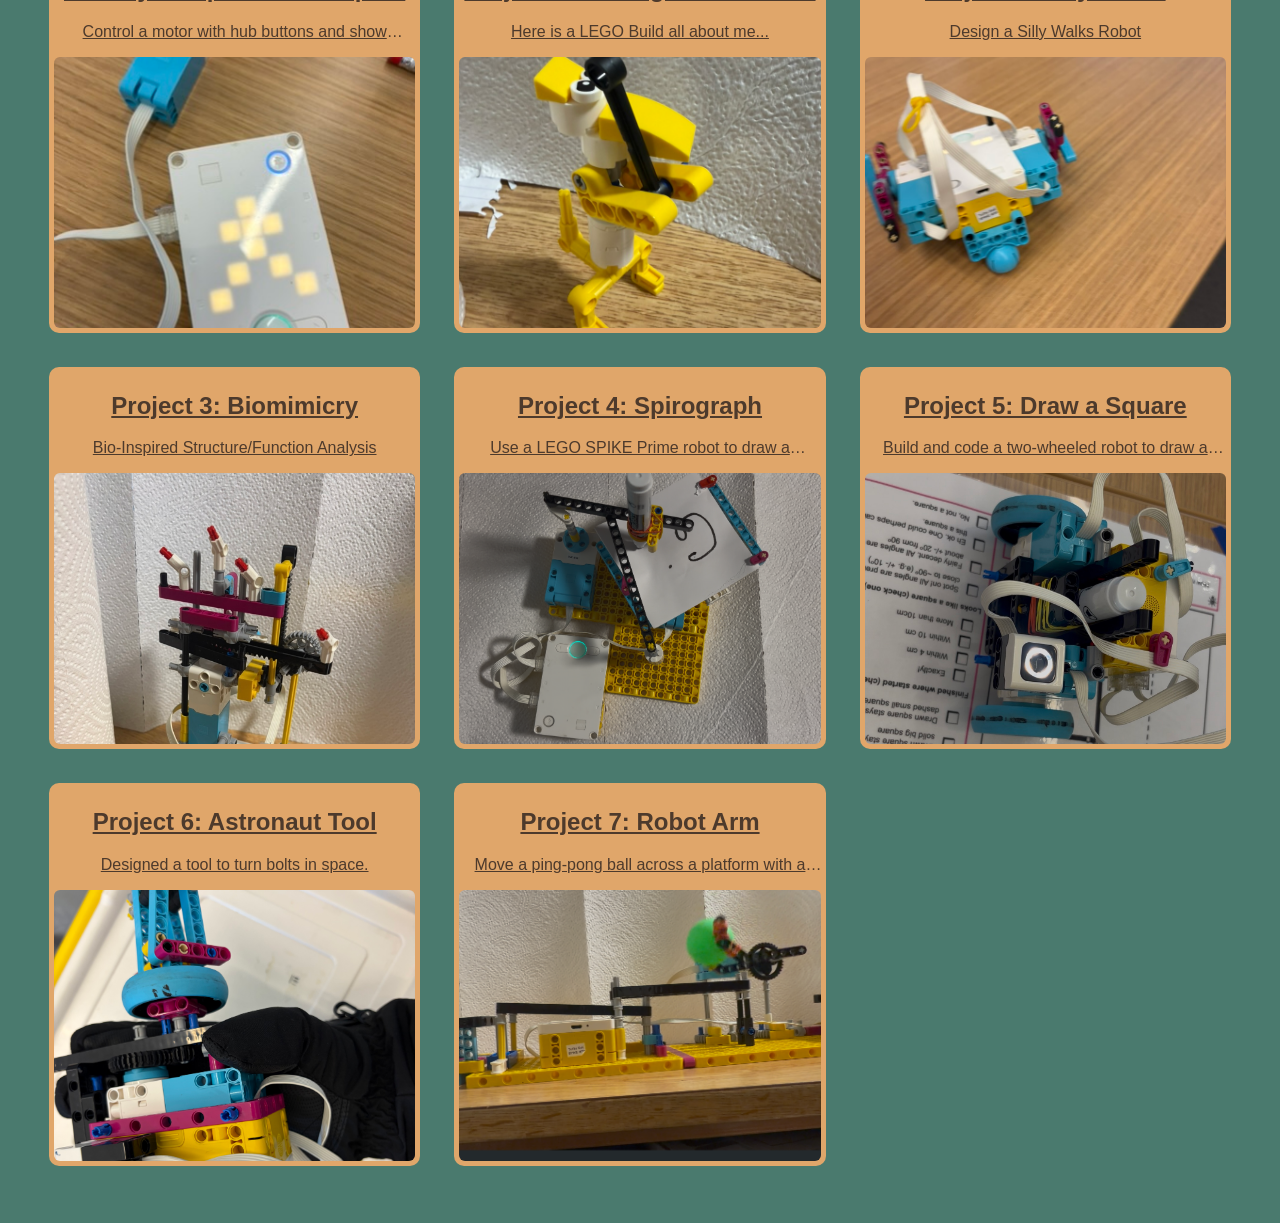
==== commit 19b16b92: "Add Project 7: Robot Arm page with description, image, and video" ====
--- a/index.html
+++ b/index.html
@@ -136,6 +136,15 @@
             </a>
         </article>
 
+        <!-- PROJECT -->
+        <article class="project-card">
+            <a href="./project07.html" class="project-link">
+                <h2 class="project-title">Project 7: Robot Arm</h2>
+                <p class="project-desc">Move a ping-pong ball across a platform with a robot arm and ramp.</p>
+                <img src="./images/project07.png" class="project-img" alt="Robot arm for the ping-pong ball transfer system">
+            </a>
+        </article>
+
     </section>
     
 </body>
